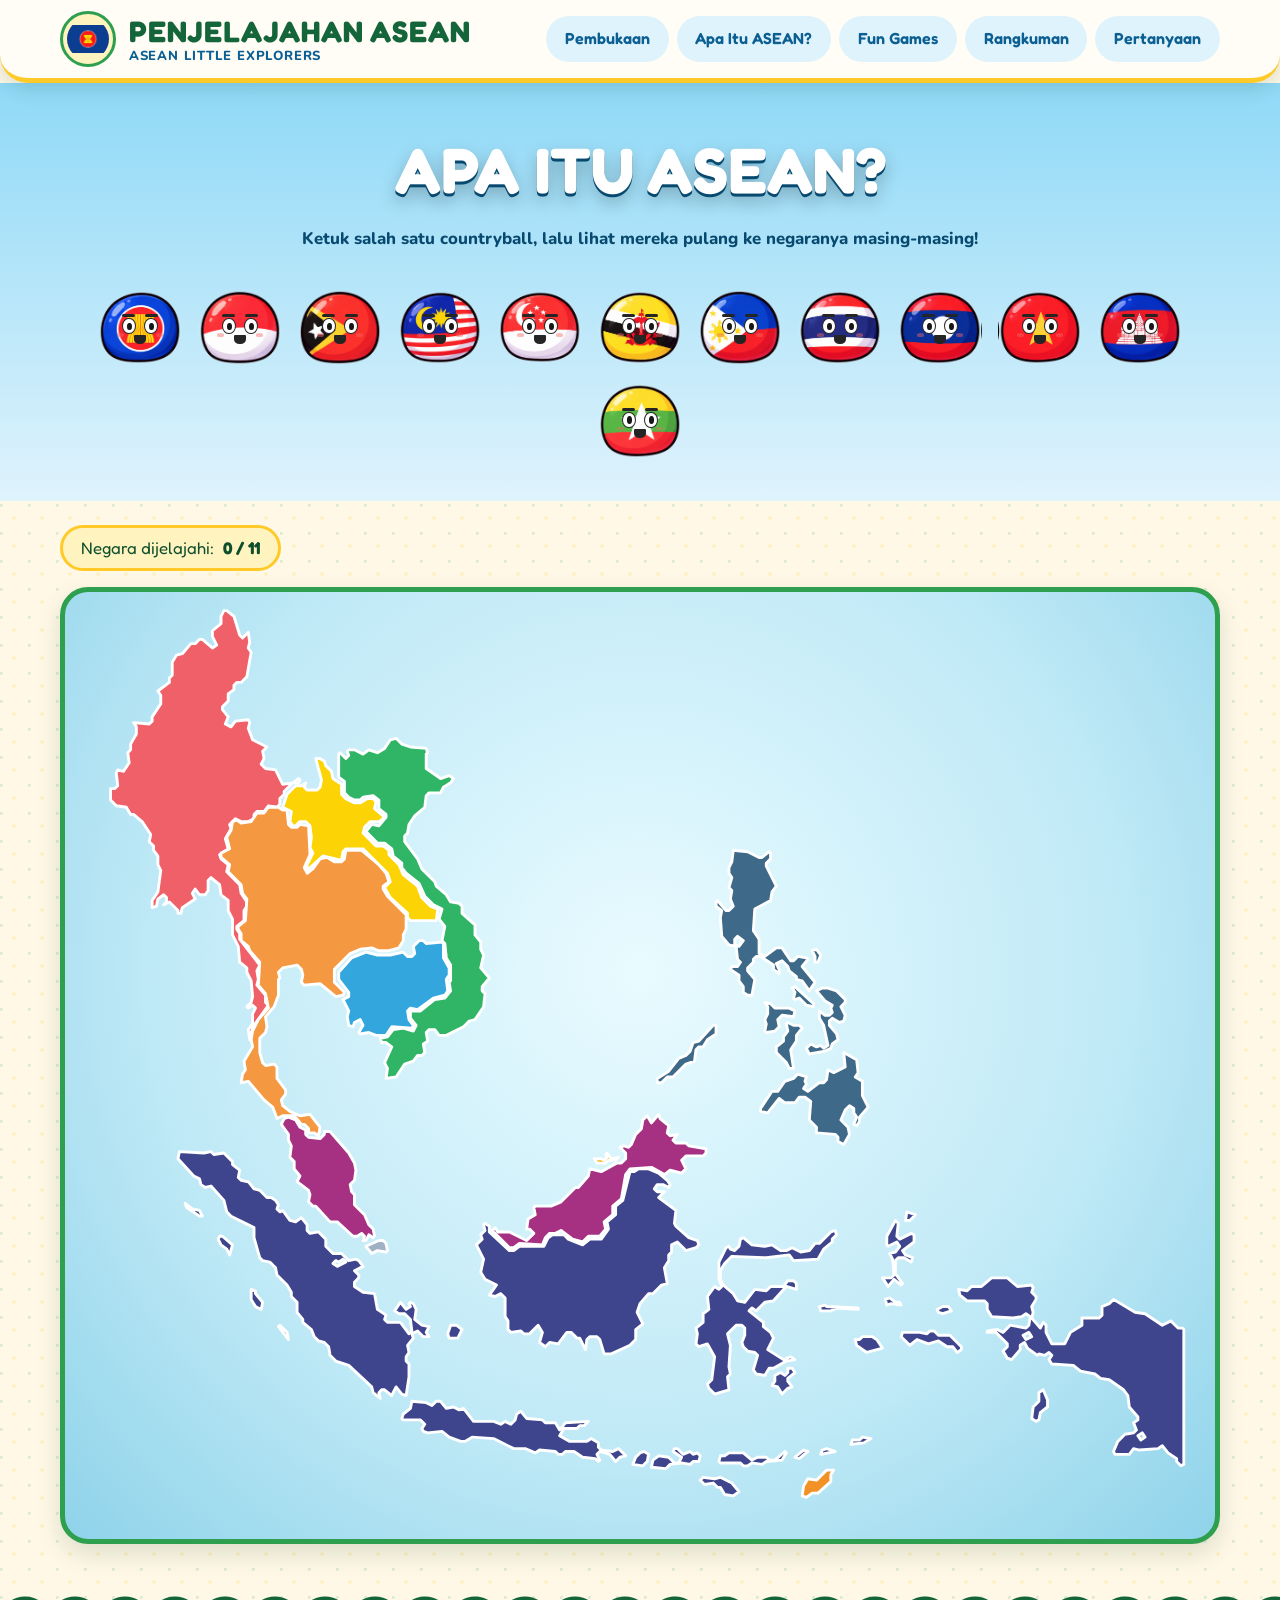
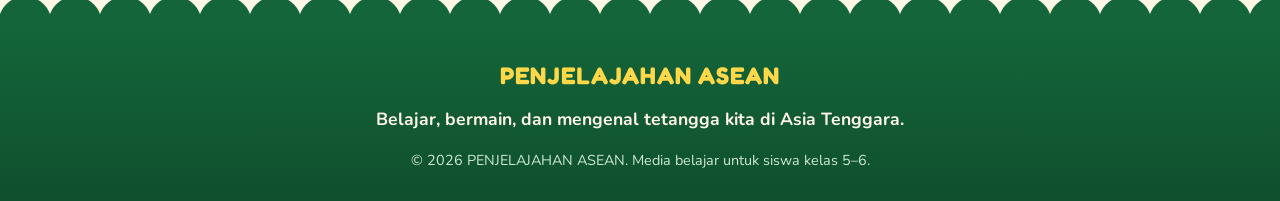
==== apa-itu-asean.html @ d17a8151 "Add files via upload" ====
<!DOCTYPE html>
<html lang="id">
<head>
  <meta charset="UTF-8">
  <meta name="viewport" content="width=device-width, initial-scale=1.0">
  <title>Apa Itu ASEAN? | PENJELAJAHAN ASEAN</title>
  <link rel="stylesheet" href="style.css">
  <link rel="stylesheet" href="apa-itu-asean.css">
</head>

<body class="page-apa-itu-asean">

  <a class="skip-link" href="#konten-utama">Lompat ke konten utama</a>

  <!-- ===================== HEADER (sama dengan beranda) ===================== -->
  <header class="site-header" id="beranda">
    <div class="container header-inner">
      <a class="site-logo" href="index.html" aria-label="PENJELAJAHAN ASEAN - Kembali ke beranda">
        <img class="site-logo-icon" src="images/bendera-asean.jpg" alt="Bendera ASEAN dengan lambang ASEAN">
        <span class="site-logo-text">
          <span class="site-logo-name">PENJELAJAHAN ASEAN</span>
          <span class="site-logo-sub">ASEAN LITTLE EXPLORERS</span>
        </span>
      </a>
      <nav class="site-nav" aria-label="Menu utama">
        <ul class="site-nav-list">
          <li><a class="site-nav-link" href="pembukaan.html">Pembukaan</a></li>
          <li><a class="site-nav-link" href="apa-itu-asean.html" aria-current="page">Apa Itu ASEAN?</a></li>
          <li><a class="site-nav-link" href="fun-games.html">Fun Games</a></li>
          <li><a class="site-nav-link" href="rangkuman.html">Rangkuman</a></li>
          <li><a class="site-nav-link" href="pertanyaan.html">Pertanyaan</a></li>
        </ul>
      </nav>
    </div>
  </header>

  <main id="konten-utama">

    <!-- ===================== JUDUL + 12 COUNTRYBALL ===================== -->
    <section class="intro-section">
      <div class="container">
        <h1 class="page-title">APA ITU ASEAN?</h1>
        <p class="page-subtitle">Ketuk salah satu countryball, lalu lihat mereka pulang ke negaranya masing-masing!</p>
        <div class="tray" id="tray" aria-label="Daftar countryball"></div>
      </div>
    </section>

    <!-- ===================== PETA ASEAN ===================== -->
    <section class="map-section">
      <div class="container">
        <div class="progress-bar" aria-live="polite">
          <span>Negara dijelajahi:</span>
          <strong id="progressText">0 / 11</strong>
        </div>

        <div class="map-stage" id="mapStage">
          <svg class="map-svg" id="mapSvg" viewBox="0 0 800 660" role="img"
               aria-label="Peta negara-negara ASEAN. Ketuk negara untuk menonton videonya.">
      <!-- Bentuk negara diekstrak dari gambar peta referensi -->
      <g class="country" data-id="myanmar"><path fill="#f06069" fill-rule="evenodd" d="M110,13 108,17 108,22 102,27 102,31 105,37 102,39 95,33 93,33 90,36 87,36 81,43 77,44 74,49 74,58 72,60 72,63 64,69 66,72 66,78 60,87 60,90 58,92 47,91 49,94 49,99 45,106 45,110 43,112 44,119 40,125 36,124 35,126 36,135 34,137 31,137 31,145 35,149 42,150 45,155 47,155 53,160 59,169 58,174 61,177 61,180 64,184 64,190 66,194 64,209 60,215 60,220 63,219 64,214 68,211 70,213 70,216 68,218 72,216 78,222 78,224 80,224 81,220 90,214 88,210 90,207 93,211 97,211 99,208 99,201 101,199 107,204 108,211 113,215 113,222 116,228 116,239 120,247 121,258 126,262 126,265 129,271 130,282 129,286 126,289 127,290 130,288 132,290 130,294 130,301 127,305 128,312 129,312 129,307 131,302 141,288 139,286 139,281 133,274 134,270 133,264 135,260 121,242 121,238 119,235 119,233 124,229 124,222 126,219 126,216 122,210 121,204 112,195 113,190 108,186 107,183 113,179 111,172 115,165 114,162 118,158 122,160 127,160 131,158 131,155 133,153 138,153 141,149 147,150 149,148 149,144 152,141 152,139 158,133 162,133 163,131 162,130 158,133 151,134 146,124 139,123 136,120 138,116 137,111 140,108 130,103 127,95 128,91 127,89 118,90 115,94 111,92 113,87 109,82 109,80 113,76 113,71 117,68 117,65 119,63 122,63 126,59 129,42 127,39 128,35 127,28 123,32 121,30 117,17 112,13Z"/></g>
      <g class="country" data-id="thailand"><path fill="#f49841" fill-rule="evenodd" d="M141,150 138,154 133,154 129,160 122,161 119,159 116,160 115,166 112,171 114,179 108,182 108,185 114,190 113,195 122,204 123,210 126,214 125,229 120,233 120,235 122,238 122,243 127,247 128,250 135,258 134,274 139,280 141,290 134,298 130,306 129,312 130,317 124,327 125,333 123,336 122,342 127,341 138,354 144,359 147,367 151,365 159,365 164,371 166,371 169,374 169,377 173,377 176,379 177,373 170,364 163,365 156,362 151,358 150,354 153,350 153,347 147,339 147,331 145,329 139,330 137,328 135,321 135,311 139,307 140,303 139,296 145,289 148,281 148,270 149,269 148,265 151,262 161,260 164,263 165,267 164,272 166,274 177,273 188,282 193,281 194,279 187,272 187,263 198,252 205,249 213,248 218,250 225,250 232,248 235,243 235,239 237,235 237,225 224,212 221,207 221,205 225,202 223,196 218,190 206,180 195,180 194,186 192,188 187,188 182,185 177,186 172,193 168,196 166,192 170,183 169,163 163,162 161,164 157,164 155,162 154,152 151,152 148,150Z"/></g>
      <g class="country" data-id="laos"><path fill="#fcd305" fill-rule="evenodd" d="M174,116 178,131 177,136 175,138 168,138 166,136 167,133 164,135 160,135 154,141 151,150 157,153 156,160 158,163 160,163 163,160 167,160 170,163 171,171 170,178 172,182 168,190 168,194 179,184 192,187 193,181 195,179 207,179 224,196 226,202 222,206 226,213 238,224 238,227 240,229 258,229 259,221 254,219 248,213 245,205 235,197 232,190 225,183 225,180 221,177 216,177 207,168 208,164 212,160 218,160 221,158 221,156 215,151 216,146 214,144 210,144 205,147 201,147 195,144 192,141 192,134 186,130 185,125 181,121 180,118 177,116Z"/></g>
      <g class="country" data-id="vietnam"><path fill="#30b566" fill-rule="evenodd" d="M230,102 226,103 222,109 217,112 211,110 207,113 201,110 197,110 196,111 197,114 195,116 191,112 190,113 190,129 194,132 194,140 197,143 201,145 205,145 207,143 214,142 218,145 218,151 223,155 223,157 218,163 213,162 209,167 217,175 222,175 227,179 228,184 234,189 234,192 237,196 246,203 250,212 256,218 262,221 260,228 264,233 262,243 264,245 265,255 268,260 268,271 267,272 268,278 264,283 257,284 247,292 240,292 240,297 244,302 242,306 235,304 228,305 224,310 219,311 220,314 223,314 227,317 222,328 224,332 223,339 230,338 236,329 242,327 245,323 248,323 250,321 249,315 252,313 251,307 253,305 257,305 260,309 265,309 277,303 281,299 285,298 291,289 292,280 290,278 290,275 295,269 289,262 291,253 289,249 289,244 285,239 285,232 276,224 276,219 274,217 268,216 265,211 258,205 257,202 248,193 245,186 236,174 236,170 238,168 239,162 243,156 250,150 251,142 253,140 261,140 263,136 268,133 270,130 267,128 261,130 251,123 251,113 252,112 251,109 240,108 234,106Z"/></g>
      <g class="country" data-id="kamboja"><path fill="#33a6dd" fill-rule="evenodd" d="M262,244 251,245 249,243 246,243 242,247 243,252 241,254 238,254 235,251 226,253 217,253 209,251 199,255 190,265 190,270 197,279 197,282 193,284 197,292 196,296 197,302 200,303 201,300 205,298 207,302 204,307 205,308 211,307 216,309 223,309 227,303 241,304 242,302 239,298 238,292 240,290 245,291 256,283 264,281 266,278 265,270 267,267 267,262 263,255 263,245Z"/></g>
      <g class="country" data-id="malaysia"><path fill="#a63182" fill-rule="evenodd" d="M152,367 150,371 155,378 155,382 157,386 156,394 159,397 159,402 163,407 161,411 169,417 170,420 169,425 172,428 174,428 184,439 189,439 200,449 203,449 206,447 208,449 207,452 209,452 211,448 214,450 215,449 214,444 211,441 208,434 201,427 201,420 199,418 198,413 201,410 202,403 201,398 197,391 184,376 180,376 180,378 177,381 169,380 167,378 167,375 163,373 160,368 155,366ZM446,388 434,386 432,384 425,384 423,382 426,378 421,379 419,377 420,372 414,367 413,364 408,370 405,365 402,368 401,374 397,378 394,385 392,387 389,386 386,387 390,391 390,395 387,398 384,398 373,404 365,402 364,407 357,415 355,415 345,425 338,428 327,428 326,429 327,434 322,437 321,444 323,444 326,447 321,452 309,446 301,446 299,443 297,445 309,457 312,457 316,454 332,455 334,450 337,447 341,447 345,445 353,451 360,453 364,449 372,449 376,444 375,439 381,434 381,428 387,423 390,406 393,402 408,401 417,406 421,403 429,405 432,402 429,396 432,393 444,393 446,391Z"/></g>
      <g class="country" data-id="brunei"><path fill="#f8b61f" fill-rule="evenodd" d="M385,394 380,395 377,391 376,392 377,394 375,396 373,395 368,395 370,398 376,398 378,396 383,396Z"/></g>
      <g class="country" data-id="singapura"><path fill="#9fb1c3" fill-rule="evenodd" d="M223,454 221,452 218,452 209,456 213,461 217,459 223,460 224,459Z"/></g>
      <g class="country" data-id="filipina"><path fill="#3e6989" fill-rule="evenodd" d="M551,326 542,321 543,331 535,335 531,333 530,340 528,342 525,342 517,348 514,346 516,343 515,341 516,338 510,336 507,339 501,341 496,348 492,348 484,360 484,362 489,363 497,353 501,356 508,356 511,352 515,352 519,355 518,368 523,373 523,377 536,378 538,380 538,383 542,385 546,378 545,373 540,368 543,361 546,358 549,360 549,363 551,366 549,371 551,372 553,369 553,366 559,359 555,351 555,341 550,338 552,335ZM453,302 451,302 441,313 437,314 435,320 432,323 427,325 420,334 412,339 412,342 415,342 419,338 423,338 432,329 438,327 439,319 441,317 444,317 447,312 453,308ZM503,300 502,301 503,306 500,310 500,313 495,317 495,321 502,328 504,332 507,332 505,319 509,313 509,309 513,304 511,302 507,302ZM487,306 488,307 494,306 497,303 496,298 499,295 507,296 508,292 504,290 494,290 491,287 487,286 489,289 489,294 487,298 488,301ZM537,278 531,276 527,276 523,278 529,285 534,288 533,290 534,293 532,295 529,295 525,292 525,297 528,302 531,316 528,318 526,316 523,317 519,315 516,318 518,322 529,320 533,318 534,315 538,312 537,308 532,302 532,299 534,297 539,300 542,299 543,295 540,289 543,286 543,284ZM506,276 508,279 507,283 508,284 511,283 516,288 521,289 521,287 508,275ZM520,250 522,254 522,258 524,258 526,253 523,249ZM465,180 464,188 462,192 462,196 464,199 462,206 464,208 463,214 465,219 462,222 460,222 454,215 453,216 453,219 457,222 456,227 457,240 462,246 467,247 468,256 470,258 468,261 464,261 463,263 469,267 469,271 472,275 472,279 475,281 478,281 480,270 475,264 475,262 479,258 479,256 481,254 484,254 493,260 493,263 497,266 497,263 495,259 499,257 503,261 504,264 509,268 509,270 513,271 518,278 522,272 513,261 517,256 516,255 510,254 507,257 505,257 499,248 495,248 487,254 483,252 483,242 479,236 480,221 491,215 492,209 495,205 488,191 488,189 491,186 491,182 490,181 485,185 483,185 475,181ZM468,240 472,243 469,247 466,246 466,242Z"/></g>
      <g class="country" data-id="timor-leste"><path fill="#f29126" fill-rule="evenodd" d="M535,612 530,612 523,619 517,618 514,623 513,630 516,631 520,628 524,628 533,620 533,615Z"/></g>
      <g class="country" data-id="indonesia"><path fill="#3e458d" fill-rule="evenodd" d="M442,619 445,622 451,621 454,624 456,624 459,629 465,630 469,627 464,621 456,617 452,618 444,617ZM502,600 501,599 494,605 490,605 488,603 482,603 478,605 472,600 462,600 459,602 456,602 455,606 456,607 470,607 472,609 475,609 478,607 485,608 488,606 499,605ZM406,601 403,599 400,600 397,603 395,608 402,609 405,606ZM517,599 514,598 508,603 511,604ZM526,601 536,599 530,597 527,598ZM442,602 440,600 437,601 435,599 430,601 426,597 424,597 423,599 429,603 427,607 424,607 420,603 413,602 409,605 408,610 418,611 421,608 429,607 435,608 437,606 441,606ZM561,590 555,589 553,591 548,591 547,594 556,593ZM234,576 235,577 247,577 250,580 248,583 249,585 252,586 262,585 267,589 275,592 278,592 283,589 298,590 312,597 320,597 327,600 330,598 341,599 343,601 346,601 348,599 354,599 360,603 369,604 371,606 372,605 370,601 372,599 379,601 383,606 386,603 390,602 385,597 381,599 373,598 371,596 371,593 366,590 363,592 351,592 344,588 347,583 356,583 358,581 361,581 364,578 348,579 344,584 341,579 334,579 332,577 321,576 317,571 314,573 313,577 310,580 306,578 303,580 298,578 284,578 277,569 274,570 270,568 265,569 261,564 258,564 255,567 251,565 241,564 240,569 235,573ZM681,556 678,558 678,564 674,568 673,576 676,578 678,577 679,572 684,568 684,563ZM506,541 503,541 503,544 501,546 498,544 494,546 494,550 492,553 496,554 499,559 503,555 506,554 503,550 503,548 508,544ZM550,521 551,525 558,530 569,527 565,521 562,519 555,519 553,521ZM582,519 588,525 593,521 601,524 608,522 614,526 618,526 621,530 624,528 624,526 616,518 608,518 605,515 602,515 600,517 595,516 583,516ZM268,511 266,517 267,520 273,520 276,514 272,511ZM149,511 148,512 155,521 154,516ZM607,500 608,502 611,503 617,501 615,498 611,498ZM525,498 526,501 533,501 537,499 552,500 552,499 530,498 529,497ZM571,493 572,497 575,496 582,497 581,495 578,495 574,492ZM129,486 129,493 132,498 136,500 137,495 132,489 132,487ZM622,486 623,490 628,494 640,494 642,496 642,500 645,505 660,506 666,505 669,503 672,505 671,511 669,513 658,511 653,516 649,514 642,515 642,516 648,516 656,524 656,526 653,529 656,534 659,535 665,528 665,525 668,523 670,527 677,532 678,531 682,532 685,530 687,532 685,535 687,538 702,539 707,543 717,545 721,548 727,549 737,556 740,560 741,568 747,575 747,577 744,579 746,584 744,586 738,587 733,592 730,599 731,601 741,601 744,597 748,598 761,597 764,595 768,600 774,604 774,606 777,609 779,608 779,514 778,513 775,513 770,508 764,511 752,503 745,502 730,493 727,496 722,498 722,504 720,506 708,506 708,511 700,516 696,524 687,524 683,516 683,511 681,509 679,513 673,506 674,502 673,498 676,493 676,491 673,488 674,485 673,483 663,484 656,478 645,478 638,484 631,484 628,487ZM747,588 750,586 752,589 749,591ZM667,518 671,516 673,519 669,521ZM107,449 106,451 108,455 112,458 114,462 116,455 109,449ZM536,445 533,446 525,454 522,454 518,459 512,460 506,457 502,459 498,459 492,455 487,456 478,455 472,450 470,451 469,456 466,459 463,458 462,456 460,457 455,467 455,479 457,484 455,486 452,484 447,491 448,500 444,503 444,509 439,513 440,517 439,524 441,526 447,524 452,533 450,549 447,552 448,555 452,559 462,556 461,547 463,545 462,540 463,525 461,517 467,511 471,511 473,513 473,518 471,523 472,526 475,529 480,530 482,532 479,542 481,545 487,546 490,541 493,541 502,536 508,535 505,533 500,535 489,528 493,520 491,516 486,512 486,509 476,501 478,499 481,501 487,495 493,494 502,484 509,486 509,482 507,480 503,480 500,484 491,484 488,487 480,486 473,495 468,494 465,489 458,483 456,479 456,473 459,468 464,463 488,464 504,462 507,466 524,465 528,458 534,453 534,451 537,448ZM578,438 572,449 572,455 573,456 579,453 581,456 578,460 574,461 576,465 577,476 575,478 569,478 573,484 577,479 582,483 583,482 578,475 578,466 580,464 584,464 589,467 590,464 585,462 583,459 591,453 591,448 589,447 581,451 579,449 580,440ZM585,438 588,438 592,434 586,432ZM83,426 84,429 93,435 95,435 93,431 88,430ZM419,410 413,405 406,402 399,402 396,404 393,404 388,424 383,428 383,434 377,439 378,444 373,451 365,451 360,455 350,451 347,448 339,448 336,450 333,456 316,456 312,459 309,459 295,446 295,442 292,440 291,441 292,445 289,448 290,451 286,455 291,465 289,474 292,479 300,483 295,490 299,491 303,489 306,492 306,505 308,508 308,514 310,516 317,515 319,517 323,517 329,511 332,516 330,523 334,526 337,523 343,524 349,516 352,516 356,520 358,520 362,528 363,521 365,519 370,519 372,521 375,531 380,531 393,525 397,521 397,514 402,510 398,502 400,496 406,489 409,489 415,483 419,482 417,471 420,466 420,462 422,460 422,455 426,453 432,459 439,457 441,455 440,452 434,450 425,442 424,440 425,431 413,422 417,418 412,418 410,416 412,413 416,413 420,415 421,413ZM79,390 78,395 89,407 93,409 94,413 97,415 101,414 110,424 112,432 115,435 131,443 131,450 135,464 137,466 142,467 146,471 147,476 154,483 157,488 157,491 161,495 161,502 165,507 165,509 171,514 173,519 176,522 180,523 183,526 184,532 188,536 197,539 213,554 214,558 219,562 218,558 220,556 222,556 227,560 230,554 234,559 237,560 239,547 239,538 237,536 237,533 239,530 238,525 242,520 241,517 245,515 249,519 253,519 251,516 253,512 248,511 243,507 244,500 242,496 240,495 239,496 240,498 237,500 233,495 229,501 232,503 236,503 240,507 241,515 239,517 233,509 224,509 222,507 223,504 217,500 215,489 207,488 201,484 201,481 204,478 204,476 201,473 207,470 204,466 202,465 197,466 192,461 186,461 181,456 181,451 176,446 170,447 168,445 168,441 164,436 160,439 156,438 151,431 149,432 147,430 148,427 146,424 143,422 140,422 135,417 131,416 127,411 122,410 120,408 121,403 116,399 116,397 110,391 103,392 101,390 96,391ZM195,467 189,470 186,468 188,466 190,467 193,465Z"/></g>
          </svg>
          <!-- Countryball di peta dibuat oleh apa-itu-asean.js -->
        </div>

        <div class="games-box" id="gamesBox" hidden>
          <p>🎉 Hebat! Kamu sudah menjelajahi semua negara ASEAN!</p>
          <a class="button button-primary" href="fun-games.html">FUN GAMES →</a>
        </div>
      </div>
    </section>
  </main>

  <!-- ===================== VIDEO ===================== -->
  <div class="video-overlay" id="videoOverlay" hidden role="dialog" aria-modal="true" aria-labelledby="videoTitle">
    <div class="video-box">
      <div class="video-main">
        <h2 id="videoTitle"></h2>
        <div class="video-frame">
          <video id="player" controls playsinline preload="metadata"></video>
        </div>
        <p class="video-error" id="videoError" hidden>Video belum bisa diputar. Periksa nama file di folder video.</p>
        <button class="back-button" id="closeVideo" type="button">← Kembali ke peta</button>
      </div>
      <div class="video-guide">
        <p class="speech" id="guideSpeech"></p>
        <div class="guide-ball" id="guideBall"></div>
      </div>
    </div>
  </div>

  <footer class="site-footer">
    <div class="container footer-inner">
      <p class="footer-name">PENJELAJAHAN ASEAN</p>
      <p class="footer-tagline">Belajar, bermain, dan mengenal tetangga kita di Asia Tenggara.</p>
      <p class="footer-copy">© 2026 PENJELAJAHAN ASEAN. Media belajar untuk siswa kelas 5–6.</p>
    </div>
  </footer>

  <script src="apa-itu-asean.js"></script>
</body>
</html>
---- style.css ----
/* =====================================================
   PENJELAJAHAN ASEAN - style.css
   Tema: petualangan tropis + buku edukasi interaktif
   ===================================================== */

@import url('https://fonts.googleapis.com/css2?family=Fredoka:wght@400;500;600;700&family=Nunito:wght@400;600;700;800&display=swap');

/* ---------- 1. VARIABEL ---------- */
:root {
  /* Hijau daun */
  --leaf-900: #0f4f2e;
  --leaf-700: #14663a;
  --leaf-500: #2e9e4f;
  --leaf-300: #8fd6a0;
  --leaf-100: #d8f3dc;

  /* Biru laut */
  --sea-900: #08496f;
  --sea-700: #0b5f93;
  --sea-500: #1c8fd0;
  --sea-300: #7fd3f5;
  --sea-100: #dff3fc;

  /* Kuning cerah */
  --sun-700: #8a5a00;
  --sun-500: #ffc928;
  --sun-400: #ffd84a;
  --sun-100: #fff3bf;

  /* Krem & netral */
  --cream: #fff8e6;
  --warm-white: #fffdf6;
  --ink: #243b2f;
  --ink-soft: #4a5d52;

  /* Aksen tropis */
  --mango: #ff9a3c;
  --hibiscus: #ee5d8a;

  /* Font */
  --font-heading: 'Fredoka', 'Baloo 2', 'Trebuchet MS', 'Comic Sans MS', system-ui, sans-serif;
  --font-body: 'Nunito', 'Segoe UI', system-ui, -apple-system, sans-serif;

  /* Bentuk & bayangan */
  --radius-lg: 28px;
  --radius-md: 20px;
  --shadow-soft: 0 10px 24px rgba(20, 70, 50, 0.14);
  --shadow-lift: 0 18px 34px rgba(20, 70, 50, 0.22);
  --header-height: 88px;
}

/* ---------- 2. RESET & DASAR ---------- */
*,
*::before,
*::after {
  box-sizing: border-box;
}

html {
  scroll-behavior: smooth;
  scroll-padding-top: var(--header-height);
  -webkit-text-size-adjust: 100%;
}

body {
  margin: 0;
  min-height: 100vh;
  display: flex;
  flex-direction: column;
  font-family: var(--font-body);
  font-size: 1.05rem;
  line-height: 1.6;
  color: var(--ink);
  background-color: var(--cream);
  /* Pola titik-titik halus seperti kertas peta */
  background-image:
    radial-gradient(circle at 1px 1px, rgba(46, 158, 79, 0.14) 1.6px, transparent 0),
    radial-gradient(circle at 14px 14px, rgba(255, 201, 40, 0.18) 2px, transparent 0);
  background-size: 28px 28px;
}

main {
  flex: 1;
}

img {
  display: block;
  max-width: 100%;
  height: auto;
}

a {
  color: inherit;
}

ul {
  margin: 0;
  padding: 0;
  list-style: none;
}

h1,
h2,
h3,
p {
  margin-top: 0;
}

::selection {
  background: var(--sun-400);
  color: var(--leaf-900);
}

.container {
  width: min(1160px, 100% - 2rem);
  margin-inline: auto;
}

/* Tautan lompat (aksesibilitas) */
.skip-link {
  position: absolute;
  left: 1rem;
  top: -100px;
  z-index: 200;
  padding: 0.7rem 1.2rem;
  background: var(--sun-500);
  color: #4a3300;
  font-family: var(--font-heading);
  font-weight: 600;
  border-radius: 999px;
  text-decoration: none;
  transition: top 0.2s ease;
}

.skip-link:focus {
  top: 1rem;
}

/* ---------- 3. HEADER ---------- */
.site-header {
  position: sticky;
  top: 0;
  z-index: 100;
  background: var(--warm-white);
  border-bottom: 5px solid var(--sun-500);
  border-radius: 0 0 var(--radius-lg) var(--radius-lg);
  box-shadow: 0 6px 18px rgba(20, 70, 50, 0.15);
}

.header-inner {
  display: flex;
  align-items: center;
  justify-content: space-between;
  flex-wrap: wrap;
  gap: 0.75rem 1.5rem;
  padding-block: 0.7rem;
}

.site-logo {
  display: inline-flex;
  align-items: center;
  gap: 0.8rem;
  text-decoration: none;
}

.site-logo-icon {
  width: 56px;
  height: 56px;
  flex-shrink: 0;
  object-fit: contain;
  border-radius: 50%;
  background: var(--sun-100);
  border: 3px solid var(--leaf-500);
  padding: 4px;
  /* Sembunyikan teks alt jika gambar belum tersedia */
  font-size: 0;
  color: transparent;
  transition: transform 0.3s ease;
}

.site-logo:hover .site-logo-icon,
.site-logo:focus-visible .site-logo-icon {
  transform: rotate(-12deg) scale(1.08);
}

.site-logo-text {
  display: flex;
  flex-direction: column;
  line-height: 1.1;
}

.site-logo-name {
  font-family: var(--font-heading);
  font-weight: 700;
  font-size: clamp(1.3rem, 3vw, 1.85rem);
  letter-spacing: 0.03em;
  color: var(--leaf-700);
}

.site-logo-sub {
  margin-top: 0.15rem;
  font-size: 0.82rem;
  font-weight: 800;
  letter-spacing: 0.06em;
  text-transform: uppercase;
  color: var(--sea-700);
}

.site-logo:focus-visible,
.site-nav-link:focus-visible,
.nav-card-link:focus-visible,
.button:focus-visible {
  outline: 4px dashed var(--sea-900);
  outline-offset: 4px;
}

.site-nav-list {
  display: flex;
  flex-wrap: wrap;
  justify-content: flex-end;
  gap: 0.5rem;
}

.site-nav-link {
  display: inline-block;
  padding: 0.5rem 1.05rem;
  font-family: var(--font-heading);
  font-weight: 600;
  font-size: 1rem;
  color: var(--sea-700);
  background: var(--sea-100);
  border: 2px solid transparent;
  border-radius: 999px;
  text-decoration: none;
  transition: transform 0.2s ease, background-color 0.2s ease, color 0.2s ease, border-color 0.2s ease;
}

.site-nav-link:hover,
.site-nav-link:focus-visible {
  background: var(--sun-400);
  color: #4a3300;
  border-color: var(--sun-500);
  transform: translateY(-3px);
}

/* ---------- 4. HERO ---------- */
.hero {
  position: relative;
  overflow: hidden;
  isolation: isolate;
  color: var(--warm-white);
  /* Langit menuju laut */
  background: linear-gradient(180deg, #8fd9f7 0%, var(--sea-500) 48%, #0a6aa3 100%);
}

/* Matahari */
.hero::before {
  content: "";
  position: absolute;
  z-index: 0;
  top: 28px;
  right: 7%;
  width: 130px;
  height: 130px;
  border-radius: 50%;
  background: radial-gradient(circle, #fff3a0 0%, var(--sun-400) 45%, rgba(255, 216, 74, 0) 72%);
  box-shadow: 0 0 60px 20px rgba(255, 224, 102, 0.55);
  pointer-events: none;
}

/* Awan */
.hero::after {
  content: "";
  position: absolute;
  z-index: 0;
  top: 22%;
  left: 5%;
  width: 90px;
  height: 30px;
  border-radius: 50px;
  background: rgba(255, 255, 255, 0.75);
  box-shadow:
    32px -16px 0 8px rgba(255, 255, 255, 0.75),
    62px -4px 0 0 rgba(255, 255, 255, 0.75),
    620px 70px 0 0 rgba(255, 255, 255, 0.5),
    660px 56px 0 8px rgba(255, 255, 255, 0.5);
  pointer-events: none;
}

/* Ruang ilustrasi peta Asia Tenggara */
.hero-background {
  position: absolute;
  inset: 0;
  z-index: 0;
  overflow: hidden;
  pointer-events: none;
}

.hero-background-image {
  position: absolute;
  inset: 0;
  width: 100%;
  height: 100%;
  object-fit: cover;
  object-position: center;
  opacity: 0.5;
  font-size: 0;
  color: transparent;
}

/* Tepi ombak di bagian bawah hero */
.hero-background::after {
  content: "";
  position: absolute;
  left: 0;
  right: 0;
  bottom: -1px;
  height: 44px;
  background: radial-gradient(circle at 25px 44px, var(--cream) 0 26px, transparent 27px) 0 0 / 50px 44px repeat-x;
}

.hero-inner {
  position: relative;
  z-index: 1;
  display: grid;
  grid-template-columns: 1.15fr 0.85fr;
  align-items: center;
  gap: 2rem;
  padding-block: 4rem 6.5rem;
}

.hero-content {
  padding: 2rem 2.2rem;
  background: rgba(8, 73, 111, 0.55);
  border: 3px solid rgba(255, 255, 255, 0.35);
  border-radius: var(--radius-lg);
  -webkit-backdrop-filter: blur(4px);
  backdrop-filter: blur(4px);
  box-shadow: 0 14px 30px rgba(5, 40, 70, 0.3);
}

.hero-title {
  margin-bottom: 0.4rem;
  font-family: var(--font-heading);
  font-weight: 700;
  font-size: clamp(2rem, 8vw, 4.6rem);
  line-height: 1.05;
  letter-spacing: 0.02em;
  color: #ffffff;
  overflow-wrap: anywhere;
  text-shadow:
    0 3px 0 var(--sea-900),
    0 6px 0 rgba(8, 73, 111, 0.6),
    0 12px 22px rgba(0, 0, 0, 0.28);
}

.hero-subtitle {
  margin-bottom: 1rem;
  font-family: var(--font-heading);
  font-weight: 600;
  font-size: clamp(1.25rem, 3.2vw, 2rem);
  line-height: 1.25;
  color: var(--sun-400);
  text-shadow: 0 2px 0 rgba(8, 73, 111, 0.7);
}

.hero-text {
  max-width: 46ch;
  margin-bottom: 1.8rem;
  font-weight: 700;
  font-size: clamp(1.05rem, 2.2vw, 1.3rem);
  line-height: 1.6;
  color: var(--warm-white);
}

/* Tombol */
.button {
  display: inline-flex;
  align-items: center;
  justify-content: center;
  gap: 0.6rem;
  padding: 0.9rem 2rem;
  font-family: var(--font-heading);
  font-weight: 700;
  text-align: center;
  text-decoration: none;
  cursor: pointer;
  border: 3px solid transparent;
  border-radius: 999px;
  transition: transform 0.18s ease, box-shadow 0.18s ease, filter 0.18s ease;
}

.button-primary {
  color: #4a3300;
  background: linear-gradient(180deg, var(--sun-400), var(--sun-500));
  border-color: var(--sun-100);
  box-shadow: 0 6px 0 #c98a00, 0 12px 20px rgba(0, 0, 0, 0.22);
}

.button-primary:hover,
.button-primary:focus-visible {
  transform: translateY(-3px);
  filter: brightness(1.05);
  box-shadow: 0 9px 0 #c98a00, 0 16px 24px rgba(0, 0, 0, 0.26);
}

.button-primary:active {
  transform: translateY(4px);
  box-shadow: 0 2px 0 #c98a00, 0 4px 8px rgba(0, 0, 0, 0.2);
}

.hero-button {
  font-size: clamp(1.15rem, 2.6vw, 1.6rem);
  padding: 1rem 2.4rem;
  letter-spacing: 0.05em;
  animation: tombol-bersinar 2.4s ease-in-out infinite;
}

.hero-button::before {
  content: "\1F9ED"; /* ikon kompas */
  font-size: 1.2em;
  line-height: 1;
}

.hero-button:hover,
.hero-button:focus-visible,
.hero-button:active {
  animation: none;
}

/* Maskot */
.hero-mascot {
  display: flex;
  align-items: center;
  justify-content: center;
}

.hero-mascot-image {
  width: min(340px, 85%);
  max-height: 360px;
  object-fit: contain;
  filter: drop-shadow(0 14px 14px rgba(5, 40, 70, 0.35));
  animation: melayang 4s ease-in-out infinite;
  font-size: 0;
  color: transparent;
}

/* ---------- 5. NAVIGASI (KARTU) ---------- */
.navigation {
  position: relative;
  overflow: hidden;
  padding-block: 3.5rem 5.5rem;
}

/* Daun dekoratif */
.navigation::before {
  content: "";
  position: absolute;
  top: -40px;
  left: -50px;
  width: 220px;
  height: 220px;
  background: linear-gradient(135deg, var(--leaf-300), var(--leaf-500));
  border-radius: 0 100% 0 100%;
  opacity: 0.35;
  transform: rotate(-8deg);
  pointer-events: none;
}

.navigation::after {
  content: "";
  position: absolute;
  right: -40px;
  bottom: -30px;
  width: 200px;
  height: 200px;
  background: linear-gradient(135deg, var(--sea-300), var(--sea-500));
  border-radius: 100% 0 100% 0;
  opacity: 0.25;
  transform: rotate(8deg);
  pointer-events: none;
}

.navigation > .container {
  position: relative;
  z-index: 1;
}

.section-header {
  max-width: 640px;
  margin: 0 auto 2.5rem;
  text-align: center;
}

.section-title {
  position: relative;
  display: inline-block;
  margin-bottom: 1.1rem;
  padding-bottom: 0.7rem;
  font-family: var(--font-heading);
  font-weight: 700;
  font-size: clamp(1.8rem, 5vw, 2.8rem);
  line-height: 1.15;
  color: var(--leaf-700);
}

.section-title::after {
  content: "";
  position: absolute;
  left: 50%;
  bottom: 0;
  width: 90px;
  height: 8px;
  border-radius: 999px;
  background: linear-gradient(90deg, var(--sun-500), var(--mango));
  transform: translateX(-50%);
}

.section-intro {
  margin-bottom: 0;
  font-weight: 700;
  font-size: 1.1rem;
  color: var(--ink-soft);
}

.card-grid {
  display: grid;
  grid-template-columns: repeat(5, 1fr);
  gap: 1.5rem;
}

.card-grid-item {
  display: flex;
  animation: kartu-muncul 0.6s ease both;
}

.card-grid-item:nth-child(1) { animation-delay: 0.05s; }
.card-grid-item:nth-child(2) { animation-delay: 0.15s; }
.card-grid-item:nth-child(3) { animation-delay: 0.25s; }
.card-grid-item:nth-child(4) { animation-delay: 0.35s; }
.card-grid-item:nth-child(5) { animation-delay: 0.45s; }

/* Kartu dasar */
.nav-card {
  --card-main: var(--leaf-500);
  --card-light: var(--leaf-100);
  --card-dark: var(--leaf-700);

  width: 100%;
  background: var(--warm-white);
  border: 4px solid var(--card-main);
  border-radius: var(--radius-lg);
  box-shadow: var(--shadow-soft);
  overflow: hidden;
  transition: transform 0.3s ease, box-shadow 0.3s ease;
}

/* Kemiringan kecil agar terasa seperti stiker */
.card-grid-item:nth-child(odd) .nav-card {
  transform: rotate(-1deg);
}

.card-grid-item:nth-child(even) .nav-card {
  transform: rotate(1deg);
}

.nav-card:hover,
.nav-card:focus-within {
  transform: translateY(-10px) rotate(0deg);
  box-shadow: var(--shadow-lift);
}

/* Warna tiap kartu */
.nav-card-pembukaan {
  --card-main: #ffc928;
  --card-light: #fff3bf;
  --card-dark: #8a5a00;
}

.nav-card-asean {
  --card-main: #1c8fd0;
  --card-light: #dff3fc;
  --card-dark: #0b5f93;
}

.nav-card-games {
  --card-main: #34a853;
  --card-light: #d8f3dc;
  --card-dark: #17703a;
}

.nav-card-rangkuman {
  --card-main: #ff9a3c;
  --card-light: #ffe6cc;
  --card-dark: #b34a00;
}

.nav-card-pertanyaan {
  --card-main: #ee5d8a;
  --card-light: #ffdbe6;
  --card-dark: #b3295a;
}

.nav-card-link {
  display: flex;
  flex-direction: column;
  align-items: center;
  height: 100%;
  padding: 1.6rem 1.2rem 1.5rem;
  text-align: center;
  text-decoration: none;
  color: inherit;
  background: linear-gradient(180deg, var(--card-light) 0%, var(--warm-white) 75%);
}

.nav-card-icon {
  display: grid;
  place-items: center;
  width: 112px;
  height: 112px;
  margin-bottom: 1rem;
  background: #ffffff;
  border: 5px solid var(--card-main);
  border-radius: 50%;
  box-shadow: inset 0 0 0 5px var(--card-light);
  transition: transform 0.35s ease;
}

.nav-card:hover .nav-card-icon,
.nav-card:focus-within .nav-card-icon {
  transform: scale(1.1) rotate(-6deg);
}

.nav-card-image {
  width: 72px;
  height: 72px;
  object-fit: contain;
  font-size: 0;
  color: transparent;
}

.nav-card-title {
  margin-bottom: 0.5rem;
  font-family: var(--font-heading);
  font-weight: 700;
  font-size: 1.35rem;
  line-height: 1.2;
  letter-spacing: 0.02em;
  color: var(--card-dark);
}

.nav-card-description {
  flex: 1;
  margin-bottom: 1.2rem;
  font-size: 1rem;
  line-height: 1.5;
  color: var(--ink-soft);
}

.nav-card-action {
  display: inline-block;
  padding: 0.45rem 1.3rem;
  font-family: var(--font-heading);
  font-weight: 600;
  font-size: 1rem;
  color: #ffffff;
  background: var(--card-dark);
  border-radius: 999px;
  transition: transform 0.25s ease, box-shadow 0.25s ease;
}

.nav-card:hover .nav-card-action,
.nav-card:focus-within .nav-card-action {
  transform: translateY(-2px) scale(1.07);
  box-shadow: 0 6px 12px rgba(0, 0, 0, 0.2);
}

/* ---------- 6. FOOTER ---------- */
.site-footer {
  position: relative;
  margin-top: 30px;
  padding-block: 2.2rem 1.8rem;
  color: var(--cream);
  background: linear-gradient(180deg, var(--leaf-700), var(--leaf-900));
}

/* Tepi ombak di atas footer */
.site-footer::before {
  content: "";
  position: absolute;
  left: 0;
  right: 0;
  top: -29px;
  height: 30px;
  background: radial-gradient(circle at 25px 30px, var(--leaf-700) 0 26px, transparent 27px) 0 0 / 50px 30px repeat-x;
  pointer-events: none;
}

.footer-inner {
  display: flex;
  flex-direction: column;
  align-items: center;
  gap: 0.6rem;
  text-align: center;
}

.footer-brand {
  display: inline-flex;
  align-items: center;
  gap: 0.8rem;
}

.footer-logo {
  width: 48px;
  height: 48px;
  object-fit: contain;
  padding: 4px;
  background: var(--cream);
  border: 3px solid var(--sun-500);
  border-radius: 50%;
  font-size: 0;
  color: transparent;
}

.footer-name {
  margin: 0;
  font-family: var(--font-heading);
  font-weight: 700;
  font-size: 1.5rem;
  letter-spacing: 0.04em;
  color: var(--sun-400);
}

.footer-tagline {
  max-width: 52ch;
  margin: 0;
  font-weight: 700;
  font-size: 1.1rem;
  color: var(--cream);
}

.footer-copy {
  margin: 0.4rem 0 0;
  font-size: 0.9rem;
  color: #cfe9d4;
}

/* ---------- 7. ANIMASI ---------- */
@keyframes melayang {
  0%, 100% { transform: translateY(0) rotate(-1.5deg); }
  50%      { transform: translateY(-14px) rotate(1.5deg); }
}

@keyframes tombol-bersinar {
  0%, 100% { box-shadow: 0 6px 0 #c98a00, 0 12px 20px rgba(0, 0, 0, 0.22), 0 0 0 0 rgba(255, 216, 74, 0.75); }
  50%      { box-shadow: 0 6px 0 #c98a00, 0 12px 20px rgba(0, 0, 0, 0.22), 0 0 0 16px rgba(255, 216, 74, 0); }
}

@keyframes kartu-muncul {
  from { opacity: 0; transform: translateY(24px) scale(0.96); }
  to   { opacity: 1; transform: translateY(0) scale(1); }
}

/* ---------- 8. RESPONSIF ---------- */

/* Laptop kecil / tablet landscape: 3 kartu atas + 2 kartu bawah */
@media (max-width: 1099px) {
  .card-grid {
    grid-template-columns: repeat(6, 1fr);
  }

  .card-grid-item {
    grid-column: span 2;
  }

  .card-grid-item:nth-child(n + 4) {
    grid-column: span 3;
  }
}

/* Tablet */
@media (max-width: 991px) {
  :root {
    --header-height: 130px;
  }

  .header-inner {
    flex-direction: column;
    justify-content: center;
  }

  .site-nav-list {
    justify-content: center;
  }

  .hero-inner {
    grid-template-columns: 1fr;
    gap: 1.5rem;
    padding-block: 3rem 6rem;
    text-align: center;
  }

  .hero-text {
    margin-inline: auto;
  }

  .hero-mascot-image {
    width: min(240px, 60%);
    max-height: 260px;
  }

  .hero::before {
    width: 100px;
    height: 100px;
    right: 5%;
  }

  .hero::after {
    box-shadow:
      32px -16px 0 8px rgba(255, 255, 255, 0.75),
      62px -4px 0 0 rgba(255, 255, 255, 0.75);
  }
}

/* Ponsel besar: 2 kolom, kartu terakhir selebar penuh */
@media (max-width: 640px) {
  :root {
    --header-height: 0px;
  }

  body {
    font-size: 1rem;
  }

  .site-header {
    position: static;
    border-radius: 0 0 22px 22px;
  }

  .site-nav-link {
    padding: 0.4rem 0.85rem;
    font-size: 0.92rem;
  }

  .hero-content {
    padding: 1.4rem 1.2rem;
  }

  .hero-inner {
    padding-block: 2.2rem 5.5rem;
  }

  .hero-button {
    width: 100%;
    padding: 0.9rem 1.2rem;
  }

  .navigation {
    padding-block: 2.5rem 4.5rem;
  }

  .card-grid {
    grid-template-columns: repeat(2, 1fr);
    gap: 1rem;
  }

  .card-grid-item,
  .card-grid-item:nth-child(n + 4) {
    grid-column: auto;
  }

  .card-grid-item:last-child {
    grid-column: 1 / -1;
  }

  .nav-card-link {
    padding: 1.2rem 0.8rem 1.2rem;
  }

  .nav-card-icon {
    width: 88px;
    height: 88px;
  }

  .nav-card-image {
    width: 56px;
    height: 56px;
  }

  .nav-card-title {
    font-size: 1.1rem;
  }

  .nav-card-description {
    font-size: 0.92rem;
  }
}

/* Ponsel kecil: 1 kolom */
@media (max-width: 420px) {
  .card-grid {
    grid-template-columns: 1fr;
  }

  .card-grid-item:last-child {
    grid-column: auto;
  }

  .site-logo-sub {
    display: none;
  }

  .nav-card-icon {
    width: 100px;
    height: 100px;
  }

  .nav-card-image {
    width: 64px;
    height: 64px;
  }
}

/* ---------- 9. AKSESIBILITAS: kurangi gerakan ---------- */
@media (prefers-reduced-motion: reduce) {
  html {
    scroll-behavior: auto;
  }

  *,
  *::before,
  *::after {
    animation: none !important;
    transition: none !important;
  }
}
---- apa-itu-asean.css ----
/* =====================================================
   PENJELAJAHAN ASEAN - APA ITU ASEAN (CSS)
   Memakai variabel & komponen dari style.css
   ===================================================== */

/* ---------- JUDUL ---------- */
.intro-section {
  padding: 2.2rem 0 1rem;
  text-align: center;
  background: linear-gradient(180deg, #8fd9f7, var(--sea-100));
}
.page-title {
  margin-bottom: .3rem;
  font-family: var(--font-heading);
  font-size: clamp(2.2rem, 7vw, 4rem);
  color: #fff;
  text-shadow: 0 3px 0 var(--sea-900), 0 8px 18px rgba(0,0,0,.25);
}
.page-subtitle { font-weight: 800; color: var(--sea-900); }

/* ---------- BARIS COUNTRYBALL ---------- */
.tray {
  display: flex; flex-wrap: wrap; justify-content: center;
  gap: .6rem 1rem; padding: 1rem 0 1.4rem;
}
.tray-item {
  width: 84px; height: 84px; padding: 0;
  background: none; border: 0; cursor: pointer;
  animation: melayang 3s ease-in-out infinite;
}
.tray-item:nth-child(even) { animation-delay: -1.2s; }
.tray-item:hover { filter: drop-shadow(0 6px 8px rgba(0,0,0,.3)); }
.tray-item:focus-visible, .map-ball:focus-visible { outline: 4px dashed var(--sea-900); outline-offset: 4px; }

/* ---------- COUNTRYBALL + WAJAH (dari pembukaan.css) ---------- */
.ball { position: relative; width: 100%; height: 100%; }
.ball > img { width: 100%; height: 100%; object-fit: contain; pointer-events: none; user-select: none; }
.ball-face { position: absolute; width: 55%; height: 42%; top: 34%; left: 22.5%; pointer-events: none; }
.ball .eye {
  position: absolute; top: 12%; width: 29%; height: 45%;
  background: #fff; border: 1.5px solid #252525; border-radius: 50%; overflow: hidden;
  transition: all .2s ease;
}
.ball .eye-left { left: 12%; } .ball .eye-right { right: 12%; }
.ball .pupil { position: absolute; width: 42%; height: 55%; left: 35%; top: 25%; border-radius: 50%; background: #171717; }
.ball .brow { position: absolute; top: 0; width: 27%; height: 3px; background: #252525; border-radius: 10px; }
.ball .brow-left { left: 12%; } .ball .brow-right { right: 12%; }
.ball .blush { position: absolute; top: 55%; width: 15%; height: 9%; background: rgba(245,105,105,.45); border-radius: 50%; }
.ball .blush-left { left: 0; } .ball .blush-right { right: 0; }
.ball .mouth {
  position: absolute; left: 38%; top: 66%; width: 24%; height: 15%;
  border-bottom: 3px solid #252525; border-radius: 0 0 50% 50%;
}
/* senang */
.expression-happy .mouth { height: 25%; top: 60%; background: #252525; border: 2px solid #252525; border-radius: 10% 10% 50% 50%; }
/* penasaran: mata besar melirik, mulut bulat kecil, alis naik */
.expression-curious .eye { height: 55%; width: 32%; top: 8%; }
.expression-curious .pupil { left: 52%; top: 15%; }
.expression-curious .brow-left { transform: rotate(-15deg) translateY(-3px); }
.expression-curious .mouth { width: 15%; height: 22%; left: 42.5%; top: 66%; border: 3px solid #252525; border-radius: 50%; background: transparent; }
/* kedip */
.ball.is-blinking .eye { transform: scaleY(.12); }

/* ---------- PETA ---------- */
.map-section { padding: 1.5rem 0 3rem; }
.progress-bar {
  display: inline-flex; gap: .6rem; align-items: center;
  margin-bottom: 1rem; padding: .4rem 1.1rem;
  font-family: var(--font-heading); color: var(--leaf-900);
  background: var(--sun-100); border: 3px solid var(--sun-500); border-radius: 999px;
}
.map-stage {
  position: relative; width: 100%; aspect-ratio: 800 / 660;
  background: radial-gradient(circle at 50% 40%, #e9fbff 0%, #bfe9f6 60%, #8fd3ea 100%);
  border: 5px solid var(--leaf-500); border-radius: var(--radius-lg);
  box-shadow: var(--shadow-soft); overflow: hidden;
}
.map-svg { position: absolute; inset: 0; width: 100%; height: 100%; }
.country { cursor: pointer; transition: filter .2s ease; }
.country path, .country circle { stroke: #fff; stroke-width: 2; stroke-linejoin: round; }
.country:hover { filter: brightness(1.15) drop-shadow(0 3px 4px rgba(0,0,0,.35)); }
.country.visited path, .country.visited circle { stroke: var(--sun-400); stroke-width: 4; }

.map-ball {
  position: absolute; transform: translate(-50%, -50%);
  display: flex; flex-direction: column; align-items: center;
  padding: 0; background: none; border: 0; cursor: pointer;
  visibility: hidden; z-index: 2;
}
.map-ball .ball { width: clamp(40px, 7.5vw, 70px); height: clamp(40px, 7.5vw, 70px); }
.map-ball:hover .ball { transform: scale(1.12); }
.map-ball .ball { transition: transform .2s ease; }
.map-label {
  margin-top: -2px; padding: 0 .5rem;
  font-family: var(--font-heading); font-weight: 600; font-size: clamp(.6rem, 1.5vw, .85rem);
  color: var(--sea-900); background: rgba(255,255,255,.85); border-radius: 999px; white-space: nowrap;
}
/* tanda centang */
.map-ball.visited::after {
  content: "✔"; position: absolute; top: -6px; right: -6px;
  width: 26px; height: 26px; display: grid; place-items: center;
  font-size: 15px; font-weight: 800; color: #fff;
  background: var(--leaf-500); border: 3px solid #fff; border-radius: 50%;
  box-shadow: 0 2px 6px rgba(0,0,0,.3);
  animation: kartu-muncul .4s ease;
}

.games-box {
  margin-top: 1.5rem; padding: 1.4rem; text-align: center;
  font-family: var(--font-heading); font-size: 1.3rem; color: var(--leaf-900);
  background: var(--leaf-100); border: 4px solid var(--leaf-500); border-radius: var(--radius-lg);
  animation: kartu-muncul .5s ease;
}
.games-box[hidden] { display: none; }

/* ---------- VIDEO ---------- */
.video-overlay {
  position: fixed; inset: 0; z-index: 500; overflow-y: auto;
  display: grid; place-items: center; padding: 1rem;
  background: rgba(8, 73, 111, .88);
}
.video-overlay[hidden] { display: none; }
.video-box {
  width: min(1100px, 100%);
  display: grid; grid-template-columns: 1fr 230px; gap: 1.2rem;
  padding: 1.4rem; background: var(--warm-white);
  border: 5px solid var(--sun-500); border-radius: var(--radius-lg);
  animation: kartu-muncul .4s ease;
}
.video-main h2 { font-family: var(--font-heading); color: var(--leaf-700); margin-bottom: .6rem; }
.video-frame { aspect-ratio: 16 / 9; background: #000; border-radius: var(--radius-md); overflow: hidden; }
.video-frame video { width: 100%; height: 100%; }
.video-error { margin: .6rem 0 0; font-weight: 800; color: var(--hibiscus); }
.video-error[hidden] { display: none; }
.back-button {
  margin-top: .9rem; padding: .5rem 1.3rem; cursor: pointer;
  font-family: var(--font-heading); font-weight: 600; font-size: 1rem;
  color: var(--sea-700); background: var(--sea-100); border: 2px solid var(--sea-300); border-radius: 999px;
}
.back-button:hover { background: var(--sun-400); color: #4a3300; }

/* ASEANball di kanan bawah */
.video-guide { display: flex; flex-direction: column; justify-content: flex-end; align-items: center; gap: .8rem; }
.speech {
  position: relative; margin: 0; padding: .8rem 1rem; text-align: center;
  font-weight: 800; color: var(--ink); background: var(--sun-100);
  border: 3px solid var(--sun-500); border-radius: var(--radius-md);
}
.speech::after {
  content: ""; position: absolute; left: 50%; bottom: -13px; width: 20px; height: 20px;
  background: var(--sun-100); border: solid var(--sun-500); border-width: 0 3px 3px 0;
  transform: translateX(-50%) rotate(45deg);
}
.guide-ball { width: 170px; height: 170px; animation: melayang 3s ease-in-out infinite; }

/* ---------- RESPONSIF ---------- */
@media (max-width: 768px) {
  .video-box { grid-template-columns: 1fr; }
  .video-guide { flex-direction: row; justify-content: center; align-items: flex-end; }
  .guide-ball { width: 100px; height: 100px; flex-shrink: 0; }
  .speech::after { display: none; }
  .tray-item { width: 64px; height: 64px; }
  .map-ball.visited::after { width: 20px; height: 20px; font-size: 11px; border-width: 2px; }
}
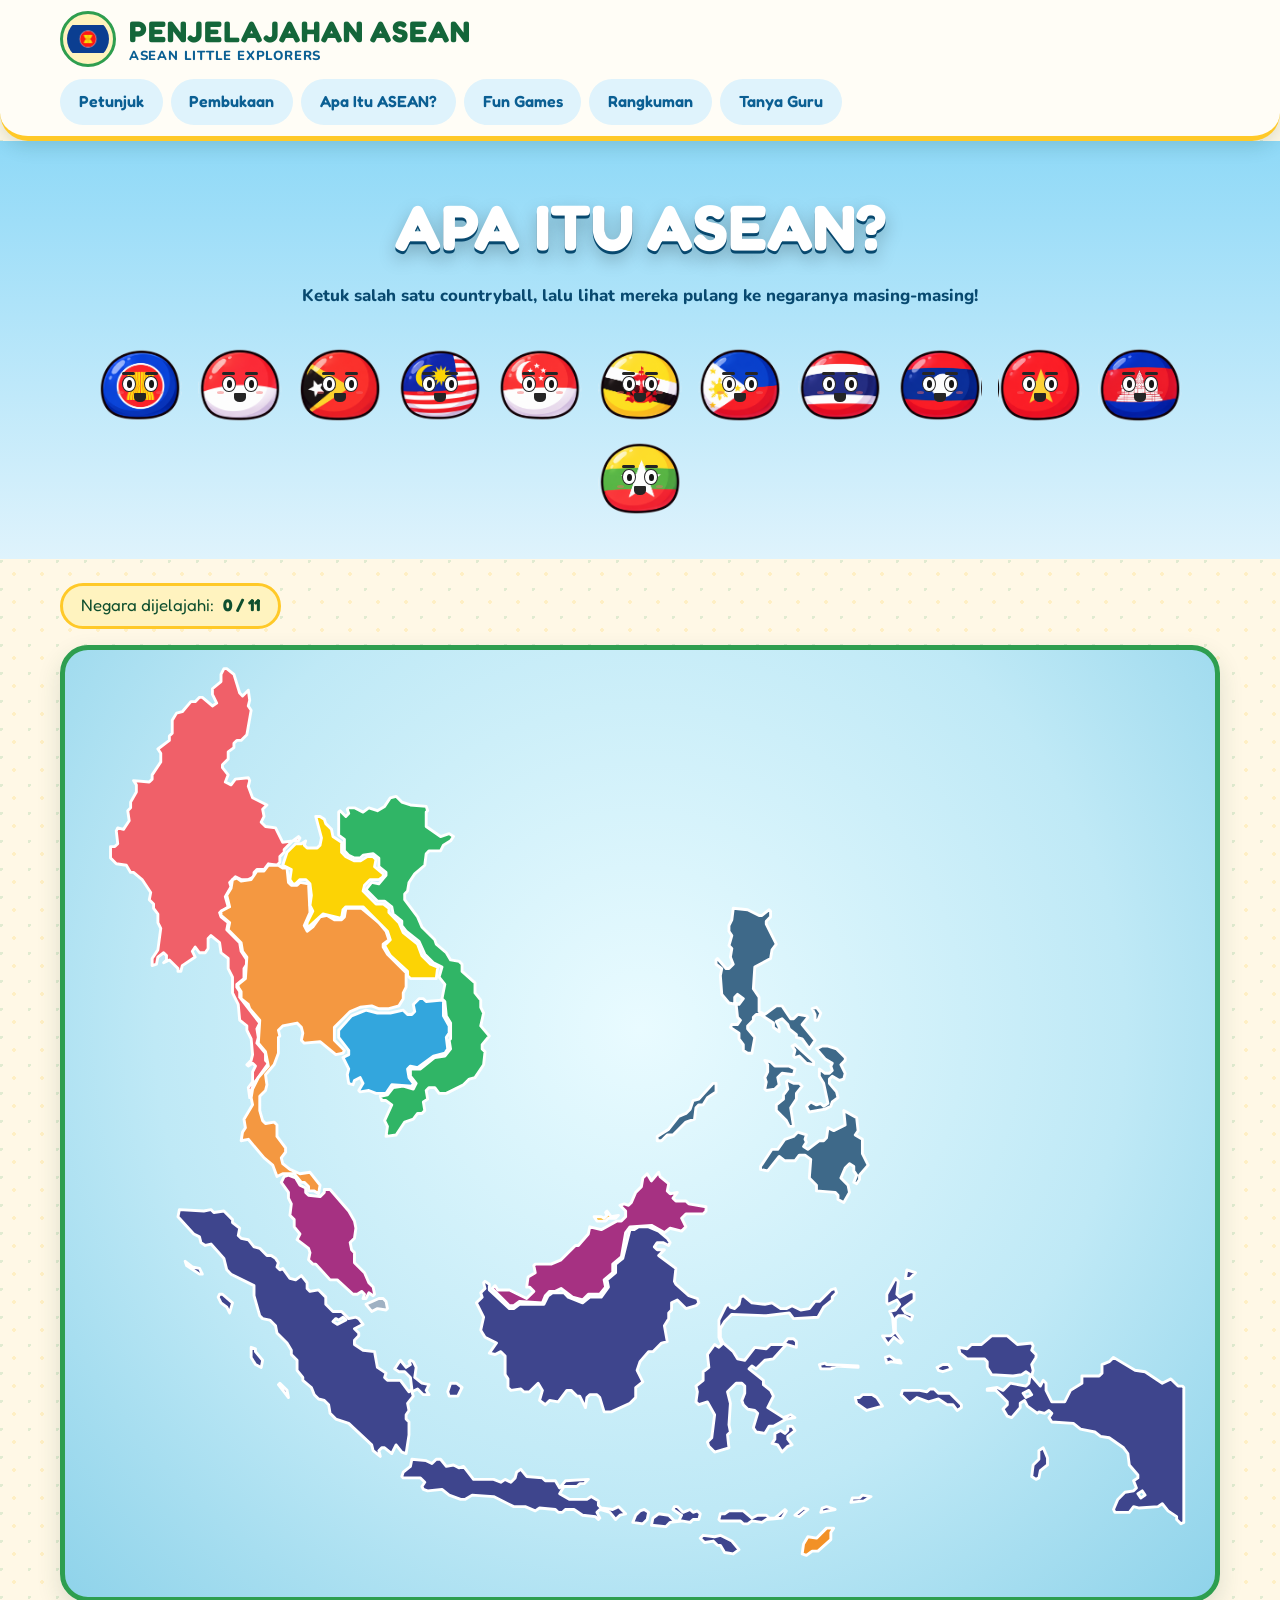
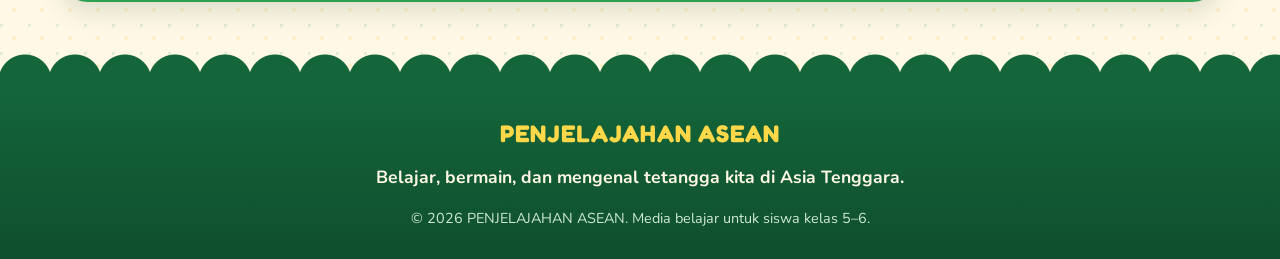
==== commit 3806d92d: "Add files via upload" ====
--- a/apa-itu-asean.html
+++ b/apa-itu-asean.html
@@ -24,11 +24,12 @@
       </a>
       <nav class="site-nav" aria-label="Menu utama">
         <ul class="site-nav-list">
+          <li><a class="site-nav-link" href="petunjuk_penggunaan.html">Petunjuk</a></li>
           <li><a class="site-nav-link" href="pembukaan.html">Pembukaan</a></li>
           <li><a class="site-nav-link" href="apa-itu-asean.html" aria-current="page">Apa Itu ASEAN?</a></li>
           <li><a class="site-nav-link" href="fun-games.html">Fun Games</a></li>
           <li><a class="site-nav-link" href="rangkuman.html">Rangkuman</a></li>
-          <li><a class="site-nav-link" href="pertanyaan.html">Pertanyaan</a></li>
+          <li><a class="site-nav-link" href="tanya-guru.html">Tanya Guru</a></li>
         </ul>
       </nav>
     </div>
--- a/style.css
+++ b/style.css
@@ -745,6 +745,74 @@
   color: #cfe9d4;
 }
 
+/* ---------- 6B. TOMBOL MUSIK LATAR ---------- */
+.music-toggle {
+  position: fixed;
+  right: 16px;
+  bottom: 16px;
+  z-index: 300;
+  display: inline-flex;
+  align-items: center;
+  gap: 0.5rem;
+  padding: 0.6rem 1.1rem;
+  font-family: var(--font-heading);
+  font-weight: 700;
+  font-size: 1rem;
+  line-height: 1;
+  color: #4a3300;
+  background: linear-gradient(180deg, var(--sun-400), var(--sun-500));
+  border: 3px solid var(--warm-white);
+  border-radius: 999px;
+  cursor: pointer;
+  box-shadow: 0 5px 0 #c98a00, 0 10px 18px rgba(0, 0, 0, 0.25);
+  transition: transform 0.18s ease, box-shadow 0.18s ease, filter 0.18s ease;
+}
+
+.music-toggle-icon {
+  font-size: 1.25rem;
+  line-height: 1;
+}
+
+.music-toggle:hover,
+.music-toggle:focus-visible {
+  transform: translateY(-3px);
+  filter: brightness(1.05);
+  box-shadow: 0 8px 0 #c98a00, 0 14px 22px rgba(0, 0, 0, 0.28);
+}
+
+.music-toggle:focus-visible {
+  outline: 4px dashed var(--sea-900);
+  outline-offset: 4px;
+}
+
+.music-toggle:active {
+  transform: translateY(3px);
+  box-shadow: 0 2px 0 #c98a00, 0 4px 8px rgba(0, 0, 0, 0.2);
+}
+
+/* Saat musik sedang diputar */
+.music-toggle[aria-pressed="true"] {
+  color: #ffffff;
+  background: linear-gradient(180deg, var(--leaf-500), var(--leaf-700));
+  box-shadow: 0 5px 0 var(--leaf-900), 0 10px 18px rgba(0, 0, 0, 0.25);
+}
+
+.music-toggle[aria-pressed="true"] .music-toggle-icon {
+  animation: musik-berdenyut 1s ease-in-out infinite;
+}
+
+/* Saat musik gagal dimuat */
+.music-toggle[data-state="error"] {
+  color: #ffffff;
+  background: linear-gradient(180deg, var(--hibiscus), #b3295a);
+  box-shadow: 0 5px 0 #7d1b3d, 0 10px 18px rgba(0, 0, 0, 0.25);
+}
+
+.music-toggle[aria-disabled="true"] {
+  cursor: not-allowed;
+  opacity: 0.7;
+}
+
 /* ---------- 7. ANIMASI ---------- */
 @keyframes melayang {
   0%, 100% { transform: translateY(0) rotate(-1.5deg); }
@@ -759,6 +827,11 @@
 @keyframes kartu-muncul {
   from { opacity: 0; transform: translateY(24px) scale(0.96); }
   to   { opacity: 1; transform: translateY(0) scale(1); }
+}
+
+@keyframes musik-berdenyut {
+  0%, 100% { transform: scale(1); }
+  50%      { transform: scale(1.25); }
 }
 
 /* ---------- 8. RESPONSIF ---------- */
@@ -894,6 +967,13 @@
   .nav-card-description {
     font-size: 0.92rem;
   }
+
+  .music-toggle {
+    right: 12px;
+    bottom: 12px;
+    padding: 0.55rem 0.95rem;
+    font-size: 0.92rem;
+  }
 }
 
 /* Ponsel kecil: 1 kolom */
@@ -918,6 +998,20 @@
   .nav-card-image {
     width: 64px;
     height: 64px;
+  }
+
+  /* Hanya ikon pada layar sangat kecil */
+  .music-toggle-label {
+    position: absolute;
+    width: 1px;
+    height: 1px;
+    overflow: hidden;
+    clip: rect(0 0 0 0);
+    white-space: nowrap;
+  }
+
+  .music-toggle {
+    padding: 0.7rem 0.8rem;
   }
 }
 
@@ -933,4 +1027,4 @@
     animation: none !important;
     transition: none !important;
   }
-}+}
